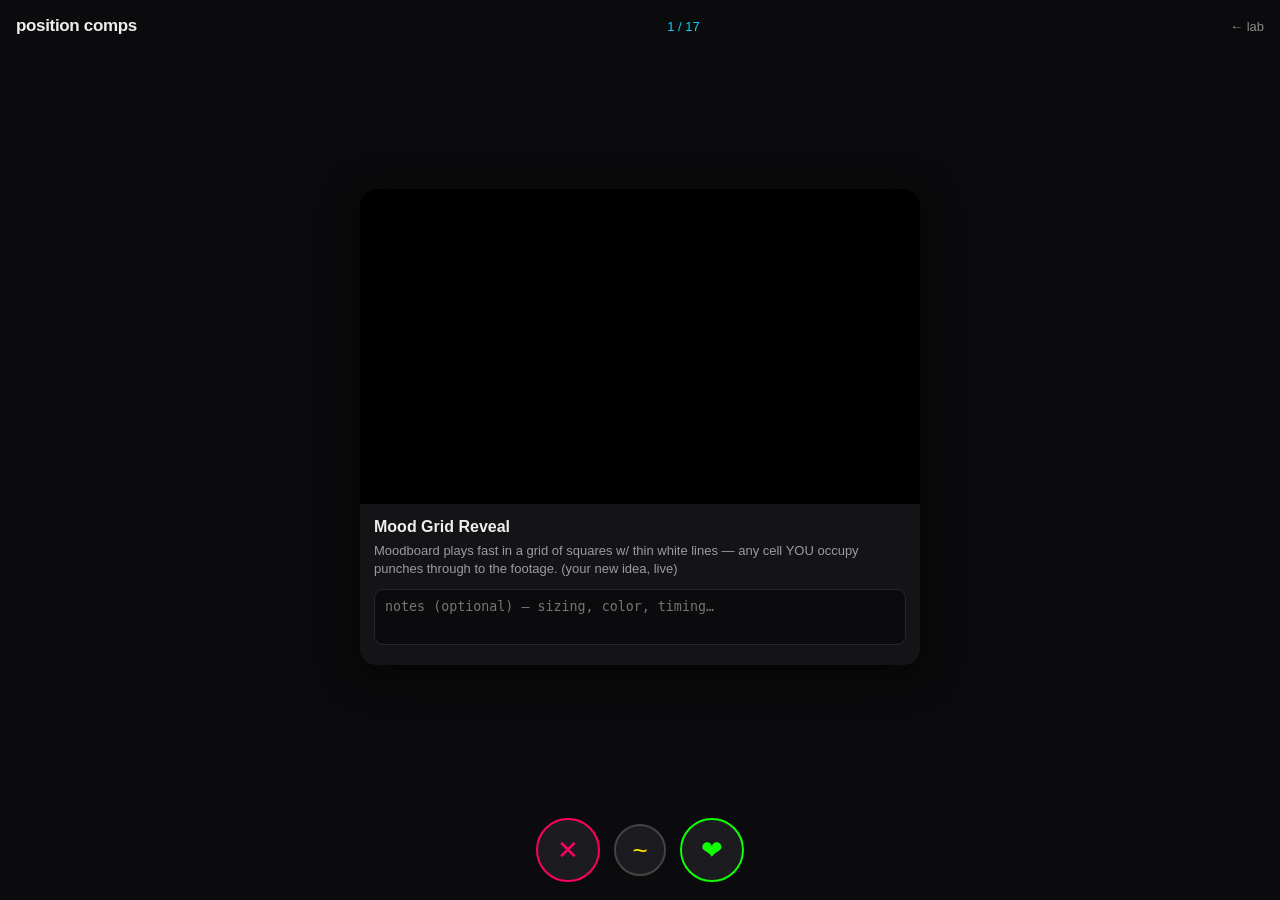
==== comps.html @ c975da57 "Position comps swipe deck (17 cards incl mood-grid reveal) Co-Authored-By: Claude Opus 4.8 (1M conte" ====
<!doctype html>
<html lang="en">
  <head>
    <meta charset="utf-8" />
    <meta
      name="viewport"
      content="width=device-width, initial-scale=1, viewport-fit=cover"
    />
    <title>Position Comps · swipe</title>
    <style>
      :root {
        --pink: #ff0060;
        --green: #11ff05;
        --cyan: #05d3ff;
        --yellow: #ffe400;
      }
      * {
        box-sizing: border-box;
        margin: 0;
        -webkit-tap-highlight-color: transparent;
      }
      body {
        background: #0b0b0d;
        color: #eee;
        font:
          16px/1.4 -apple-system,
          Helvetica,
          sans-serif;
        min-height: 100dvh;
        display: flex;
        flex-direction: column;
        overflow: hidden;
      }
      header {
        padding: 14px 16px 8px;
        display: flex;
        justify-content: space-between;
        align-items: baseline;
      }
      header h1 {
        font-size: 17px;
        letter-spacing: -0.02em;
      }
      header a {
        color: #888;
        font-size: 13px;
        text-decoration: none;
      }
      #prog {
        color: var(--cyan);
        font-size: 13px;
        font-variant-numeric: tabular-nums;
      }
      #stage {
        flex: 1;
        display: flex;
        align-items: center;
        justify-content: center;
        padding: 8px 14px;
        position: relative;
      }
      .card {
        width: 100%;
        max-width: 560px;
        background: #141417;
        border-radius: 16px;
        overflow: hidden;
        box-shadow: 0 8px 40px #000a;
        transition:
          transform 0.18s,
          opacity 0.18s;
        touch-action: pan-y;
      }
      .card.fly-l {
        transform: translateX(-120vw) rotate(-14deg);
        opacity: 0;
      }
      .card.fly-r {
        transform: translateX(120vw) rotate(14deg);
        opacity: 0;
      }
      .card video {
        width: 100%;
        aspect-ratio: 16/9;
        display: block;
        background: #000;
      }
      .card .body {
        padding: 12px 14px 14px;
      }
      .card h2 {
        font-size: 16px;
        margin-bottom: 4px;
      }
      .card p {
        color: #9a9aa2;
        font-size: 13px;
        min-height: 36px;
      }
      .card textarea {
        width: 100%;
        margin-top: 10px;
        background: #0b0b0d;
        color: #eee;
        border: 1px solid #26262c;
        border-radius: 9px;
        padding: 9px 10px;
        font: 14px inherit;
        resize: none;
        height: 56px;
      }
      #btns {
        display: flex;
        gap: 14px;
        justify-content: center;
        padding: 10px 0 max(18px, env(safe-area-inset-bottom));
      }
      #btns button {
        width: 64px;
        height: 64px;
        border-radius: 50%;
        border: none;
        font-size: 26px;
        cursor: pointer;
        background: #1b1b20;
        color: #fff;
      }
      #nope {
        color: var(--pink) !important;
        border: 2px solid var(--pink) !important;
      }
      #meh {
        color: var(--yellow) !important;
        border: 2px solid #444 !important;
        width: 52px !important;
        height: 52px !important;
        align-self: center;
      }
      #love {
        color: var(--green) !important;
        border: 2px solid var(--green) !important;
      }
      #done {
        display: none;
        flex: 1;
        padding: 20px 18px;
        overflow: auto;
      }
      #done h2 {
        margin-bottom: 12px;
      }
      #done ul {
        list-style: none;
        margin-bottom: 16px;
      }
      #done li {
        padding: 6px 0;
        border-bottom: 1px solid #1c1c22;
        font-size: 14px;
      }
      .tag-love {
        color: var(--green);
      }
      .tag-nope {
        color: var(--pink);
      }
      .tag-meh {
        color: var(--yellow);
      }
      #copy {
        background: var(--green);
        color: #000;
        border: none;
        border-radius: 12px;
        padding: 14px 20px;
        font-weight: 700;
        font-size: 15px;
        width: 100%;
      }
      #reset {
        background: none;
        border: none;
        color: #666;
        margin-top: 14px;
        width: 100%;
        font-size: 13px;
      }
    </style>
  </head>
  <body>
    <header>
      <h1>position comps</h1>
      <span id="prog"></span><a href="index.html">← lab</a>
    </header>
    <div id="stage"></div>
    <div id="btns">
      <button id="nope">✕</button><button id="meh">~</button
      ><button id="love">❤</button>
    </div>
    <section id="done">
      <h2>done — feedback</h2>
      <ul id="summary"></ul>
      <button id="copy">copy feedback for claude</button>
      <button id="reset">start over</button>
    </section>
    <script>
      const KEY = "fadi-comps-feedback-v1";
      let items = [],
        idx = 0,
        fb = JSON.parse(localStorage.getItem(KEY) || "{}");
      const stage = document.getElementById("stage"),
        prog = document.getElementById("prog");

      function el(tag, cls, text) {
        const e = document.createElement(tag);
        if (cls) e.className = cls;
        if (text !== undefined) e.textContent = text;
        return e;
      }

      fetch("comps-catalog.json")
        .then((r) => r.json())
        .then((c) => {
          items = c.items;
          idx = items.findIndex((it) => !(it.id in fb));
          if (idx < 0) idx = items.length;
          render();
        });

      function render() {
        stage.replaceChildren();
        if (idx >= items.length) {
          return finish();
        }
        document.getElementById("btns").style.display = "flex";
        document.getElementById("done").style.display = "none";
        const it = items[idx];
        prog.textContent = idx + 1 + " / " + items.length;
        const card = el("div", "card");
        const v = el("video");
        v.src = it.media;
        v.autoplay = v.loop = v.muted = true;
        v.playsInline = true;
        v.setAttribute("playsinline", "");
        const body = el("div", "body");
        body.append(el("h2", null, it.label), el("p", null, it.meta));
        const ta = el("textarea");
        ta.placeholder = "notes (optional) — sizing, color, timing…";
        body.append(ta);
        card.append(v, body);
        stage.append(card);
        let x0 = null;
        card.addEventListener(
          "touchstart",
          (e) => {
            x0 = e.touches[0].clientX;
          },
          { passive: true },
        );
        card.addEventListener(
          "touchend",
          (e) => {
            if (x0 === null) return;
            const dx = e.changedTouches[0].clientX - x0;
            x0 = null;
            if (dx > 70) vote("love");
            else if (dx < -70) vote("nope");
          },
          { passive: true },
        );
      }
      function vote(v) {
        const it = items[idx],
          card = stage.querySelector(".card");
        const note = card ? card.querySelector("textarea").value.trim() : "";
        fb[it.id] = { v, note };
        localStorage.setItem(KEY, JSON.stringify(fb));
        if (card) {
          card.classList.add(v === "nope" ? "fly-l" : "fly-r");
        }
        setTimeout(() => {
          idx++;
          render();
        }, 180);
      }
      document.getElementById("love").onclick = () => vote("love");
      document.getElementById("nope").onclick = () => vote("nope");
      document.getElementById("meh").onclick = () => vote("meh");

      function finish() {
        document.getElementById("btns").style.display = "none";
        const d = document.getElementById("done");
        d.style.display = "block";
        prog.textContent = items.length + " / " + items.length;
        const ul = document.getElementById("summary");
        ul.replaceChildren();
        items.forEach((it) => {
          const f = fb[it.id];
          if (!f) return;
          const icon = f.v === "love" ? "❤" : f.v === "nope" ? "✕" : "~";
          const li = el("li");
          li.append(
            el("span", "tag-" + f.v, icon),
            document.createTextNode(" " + it.label),
          );
          if (f.note) {
            const em = el("em", null, " — " + f.note);
            li.append(em);
          }
          ul.append(li);
        });
      }
      document.getElementById("copy").onclick = async () => {
        const out = {
          when: new Date().toISOString(),
          deck: "position-comps-v1",
          feedback: items.map((it) => ({
            id: it.id,
            ...(fb[it.id] || { v: "skipped" }),
          })),
        };
        const txt = "FADI COMP FEEDBACK\n" + JSON.stringify(out, null, 1);
        try {
          await navigator.clipboard.writeText(txt);
          document.getElementById("copy").textContent =
            "copied — paste it to claude";
        } catch (e) {
          prompt("copy this:", txt);
        }
      };
      document.getElementById("reset").onclick = () => {
        localStorage.removeItem(KEY);
        fb = {};
        idx = 0;
        render();
      };
    </script>
  </body>
</html>
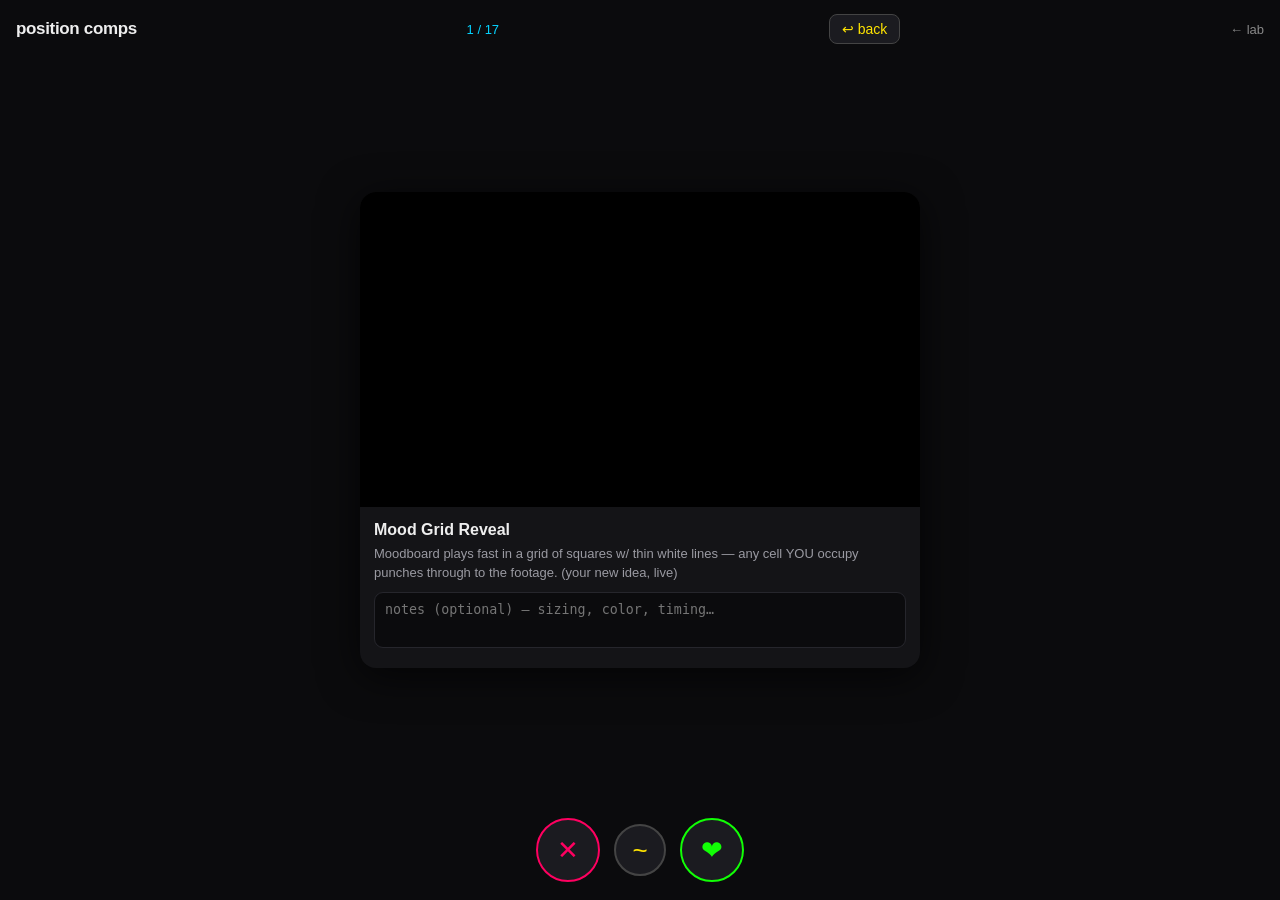
==== commit 369b87d4: "Add undo button to comps swipe deck Co-Authored-By: Claude Opus 4.8 (1M context) <noreply@anthropic." ====
--- a/comps.html
+++ b/comps.html
@@ -190,7 +190,22 @@
   <body>
     <header>
       <h1>position comps</h1>
-      <span id="prog"></span><a href="index.html">← lab</a>
+      <span id="prog"></span
+      ><button
+        id="undo"
+        title="undo last swipe"
+        style="
+          background: #1b1b20;
+          color: #ffe400;
+          border: 1px solid #444;
+          border-radius: 8px;
+          padding: 6px 12px;
+          font-size: 14px;
+        "
+      >
+        ↩ back
+      </button>
+      <a href="index.html">← lab</a>
     </header>
     <div id="stage"></div>
     <div id="btns">
@@ -286,6 +301,13 @@
       document.getElementById("love").onclick = () => vote("love");
       document.getElementById("nope").onclick = () => vote("nope");
       document.getElementById("meh").onclick = () => vote("meh");
+      document.getElementById("undo").onclick = () => {
+        if (idx <= 0) return;
+        idx--;
+        delete fb[items[idx].id];
+        localStorage.setItem(KEY, JSON.stringify(fb));
+        render();
+      };
 
       function finish() {
         document.getElementById("btns").style.display = "none";
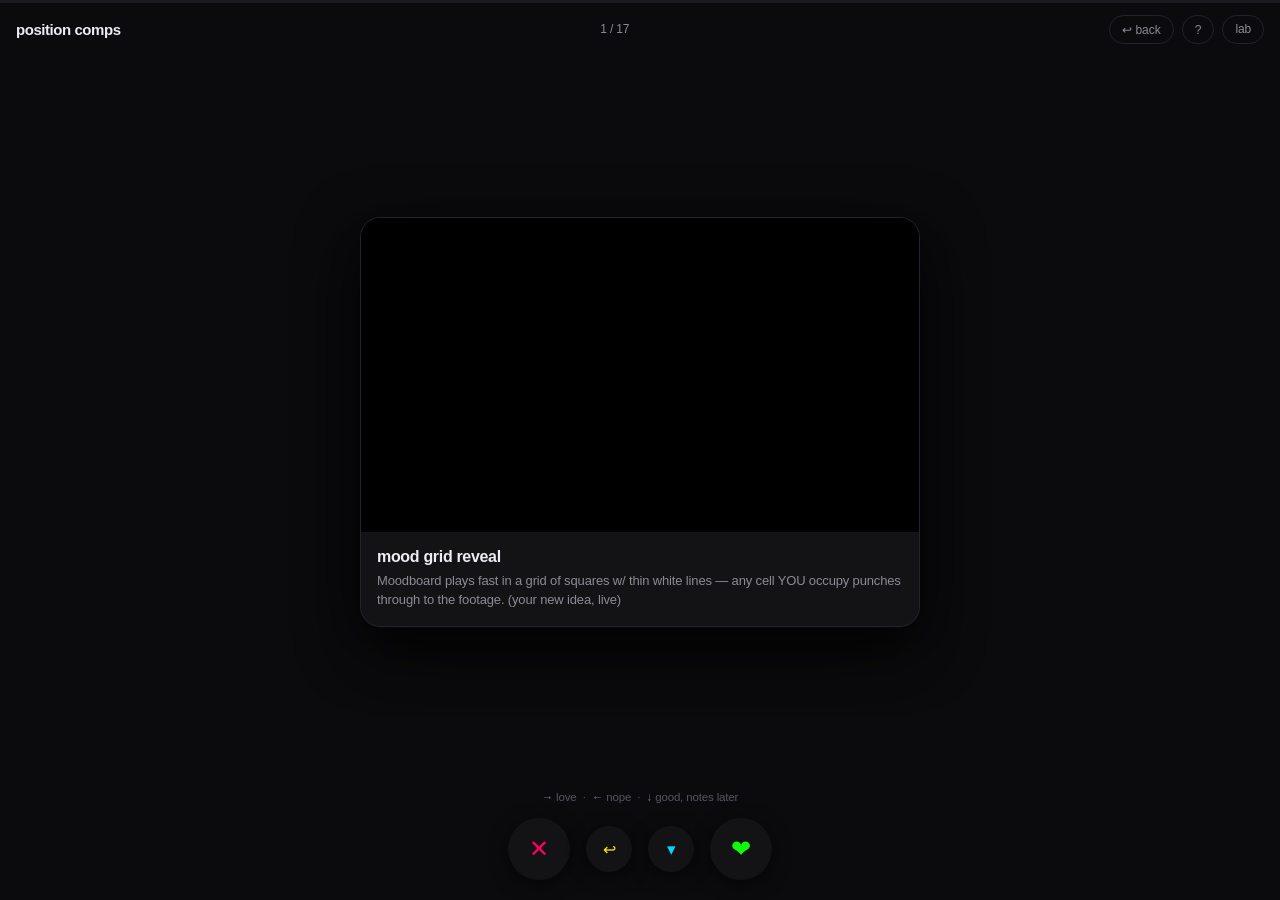
==== commit 2708f464: "Swipe deck v2: drag physics on adam's curve, swipe-down flag lane, under-card peek, cheat sheet, key" ====
--- a/comps.html
+++ b/comps.html
@@ -4,227 +4,492 @@
     <meta charset="utf-8" />
     <meta
       name="viewport"
-      content="width=device-width, initial-scale=1, viewport-fit=cover"
+      content="width=device-width, initial-scale=1, viewport-fit=cover, user-scalable=no"
     />
-    <title>Position Comps · swipe</title>
+    <meta name="theme-color" content="#0b0b0d" />
+    <title>position comps · swipe</title>
+    <link
+      rel="icon"
+      href="data:image/svg+xml,%3Csvg xmlns='http://www.w3.org/2000/svg' viewBox='0 0 16 16'%3E%3Crect width='16' height='16' rx='4' fill='%23ff0060'/%3E%3C/svg%3E"
+    />
     <style>
       :root {
         --pink: #ff0060;
+        --orange: #ffa405;
+        --yellow: #ffe400;
         --green: #11ff05;
         --cyan: #05d3ff;
-        --yellow: #ffe400;
+        --purple: #6f05ff;
+        --magenta: #f605ff;
+        --bg: #0b0b0d;
+        --card: #131316;
+        --line: #232329;
+        --dim: #8b8b95;
+        --curve: cubic-bezier(0.765, 0, 0.106, 1); /* adam's curve */
+        --spring: cubic-bezier(0.2, 1.45, 0.3, 1);
       }
       * {
         box-sizing: border-box;
         margin: 0;
         -webkit-tap-highlight-color: transparent;
-      }
+        user-select: none;
+        -webkit-user-select: none;
+      }
+      html,
       body {
-        background: #0b0b0d;
-        color: #eee;
+        height: 100%;
+        overscroll-behavior: none;
+      }
+      body {
+        background: var(--bg);
+        color: #ececf1;
+        overflow: hidden;
         font:
-          16px/1.4 -apple-system,
+          15px/1.45 "Helvetica Neue",
+          -apple-system,
           Helvetica,
           sans-serif;
-        min-height: 100dvh;
         display: flex;
         flex-direction: column;
-        overflow: hidden;
-      }
+        letter-spacing: -0.01em;
+      }
+
+      #bar {
+        height: 3px;
+        background: #1a1a1f;
+        position: relative;
+      }
+      kbd {
+        background: #1e1e24;
+        border: 1px solid #333;
+        border-radius: 5px;
+        padding: 1px 6px;
+        font: 11px inherit;
+        color: #ccc;
+      }
+      #barfill {
+        height: 100%;
+        width: 0%;
+        background: linear-gradient(
+          90deg,
+          var(--pink),
+          var(--orange),
+          var(--yellow),
+          var(--green),
+          var(--cyan),
+          var(--purple),
+          var(--magenta)
+        );
+        transition: width 0.5s var(--curve);
+      }
+
       header {
-        padding: 14px 16px 8px;
         display: flex;
+        align-items: center;
         justify-content: space-between;
-        align-items: baseline;
+        padding: 12px 16px 6px;
       }
       header h1 {
-        font-size: 17px;
-        letter-spacing: -0.02em;
-      }
+        font-size: 15px;
+        font-weight: 700;
+        letter-spacing: -0.03em;
+      }
+      #prog {
+        color: var(--dim);
+        font-size: 12px;
+        font-variant-numeric: tabular-nums;
+      }
+      header .hbtns {
+        display: flex;
+        gap: 8px;
+      }
+      header button,
       header a {
-        color: #888;
-        font-size: 13px;
+        background: none;
+        border: 1px solid var(--line);
+        color: var(--dim);
+        border-radius: 99px;
+        padding: 5px 12px;
+        font-size: 12px;
         text-decoration: none;
-      }
-      #prog {
-        color: var(--cyan);
-        font-size: 13px;
-        font-variant-numeric: tabular-nums;
-      }
+        cursor: pointer;
+        transition:
+          transform 0.15s var(--spring),
+          color 0.15s;
+      }
+      header button:active {
+        transform: scale(0.92);
+        color: #fff;
+      }
+
       #stage {
         flex: 1;
-        display: flex;
-        align-items: center;
-        justify-content: center;
-        padding: 8px 14px;
         position: relative;
+        margin: 10px 14px 4px;
       }
       .card {
+        position: absolute;
+        inset: 0;
+        margin: auto;
         width: 100%;
         max-width: 560px;
-        background: #141417;
-        border-radius: 16px;
+        max-height: 100%;
+        height: fit-content;
+        background: var(--card);
+        border-radius: 20px;
         overflow: hidden;
-        box-shadow: 0 8px 40px #000a;
+        border: 1px solid var(--line);
+        box-shadow: 0 18px 60px #000c;
+        touch-action: none;
+        will-change: transform;
+      }
+      .card.under {
+        transform: scale(0.94) translateY(14px);
+        opacity: 0.55;
+        pointer-events: none;
         transition:
-          transform 0.18s,
-          opacity 0.18s;
-        touch-action: pan-y;
-      }
-      .card.fly-l {
-        transform: translateX(-120vw) rotate(-14deg);
-        opacity: 0;
-      }
-      .card.fly-r {
-        transform: translateX(120vw) rotate(14deg);
-        opacity: 0;
+          transform 0.45s var(--curve),
+          opacity 0.45s;
+      }
+      .card.under.rise {
+        transform: scale(1) translateY(0);
+        opacity: 1;
       }
       .card video {
         width: 100%;
         aspect-ratio: 16/9;
         display: block;
         background: #000;
+        pointer-events: none;
       }
       .card .body {
-        padding: 12px 14px 14px;
+        padding: 13px 16px 16px;
       }
       .card h2 {
         font-size: 16px;
+        font-weight: 700;
+        letter-spacing: -0.02em;
         margin-bottom: 4px;
+        text-transform: lowercase;
       }
       .card p {
-        color: #9a9aa2;
+        color: var(--dim);
         font-size: 13px;
-        min-height: 36px;
-      }
-      .card textarea {
-        width: 100%;
-        margin-top: 10px;
-        background: #0b0b0d;
-        color: #eee;
-        border: 1px solid #26262c;
-        border-radius: 9px;
-        padding: 9px 10px;
-        font: 14px inherit;
-        resize: none;
-        height: 56px;
-      }
+        min-height: 38px;
+      }
+
+      .stamp {
+        position: absolute;
+        top: 18px;
+        font-size: 26px;
+        font-weight: 800;
+        letter-spacing: 0.04em;
+        padding: 6px 14px;
+        border: 3px solid;
+        border-radius: 10px;
+        opacity: 0;
+        transform: rotate(-12deg);
+        pointer-events: none;
+        text-transform: uppercase;
+      }
+      .stamp.love {
+        left: 16px;
+        color: var(--green);
+        border-color: var(--green);
+      }
+      .stamp.nope {
+        right: 16px;
+        color: var(--pink);
+        border-color: var(--pink);
+        transform: rotate(12deg);
+      }
+      .stamp.flag {
+        left: 50%;
+        top: auto;
+        bottom: 18px;
+        transform: translateX(-50%) rotate(0deg);
+        color: var(--cyan);
+        border-color: var(--cyan);
+        font-size: 20px;
+      }
+
+      #hint {
+        text-align: center;
+        color: #55555e;
+        font-size: 11.5px;
+        padding: 2px 0 4px;
+      }
+      #hint b {
+        color: #77777f;
+        font-weight: 600;
+      }
+
       #btns {
         display: flex;
-        gap: 14px;
+        gap: 16px;
         justify-content: center;
-        padding: 10px 0 max(18px, env(safe-area-inset-bottom));
+        align-items: center;
+        padding: 8px 0 max(20px, env(safe-area-inset-bottom));
       }
       #btns button {
-        width: 64px;
-        height: 64px;
+        border: none;
         border-radius: 50%;
-        border: none;
-        font-size: 26px;
         cursor: pointer;
-        background: #1b1b20;
-        color: #fff;
-      }
-      #nope {
-        color: var(--pink) !important;
-        border: 2px solid var(--pink) !important;
-      }
-      #meh {
-        color: var(--yellow) !important;
-        border: 2px solid #444 !important;
-        width: 52px !important;
-        height: 52px !important;
-        align-self: center;
-      }
-      #love {
-        color: var(--green) !important;
-        border: 2px solid var(--green) !important;
-      }
+        background: var(--card);
+        display: flex;
+        align-items: center;
+        justify-content: center;
+        transition: transform 0.2s var(--spring);
+        box-shadow: 0 4px 18px #0009;
+      }
+      #btns button:active {
+        transform: scale(0.85);
+      }
+      #bNope {
+        width: 62px;
+        height: 62px;
+        font-size: 24px;
+        color: var(--pink);
+        border: 2px solid var(--pink);
+      }
+      #bUndo {
+        width: 46px;
+        height: 46px;
+        font-size: 16px;
+        color: var(--yellow);
+        border: 1px solid #3a3a42;
+      }
+      #bFlag {
+        width: 46px;
+        height: 46px;
+        font-size: 17px;
+        color: var(--cyan);
+        border: 1px solid var(--cyan);
+      }
+      #bLove {
+        width: 62px;
+        height: 62px;
+        font-size: 24px;
+        color: var(--green);
+        border: 2px solid var(--green);
+      }
+
+      /* ------- summary ------- */
       #done {
         display: none;
         flex: 1;
-        padding: 20px 18px;
         overflow: auto;
+        padding: 8px 18px 40px;
       }
       #done h2 {
-        margin-bottom: 12px;
-      }
-      #done ul {
-        list-style: none;
-        margin-bottom: 16px;
-      }
-      #done li {
-        padding: 6px 0;
-        border-bottom: 1px solid #1c1c22;
+        font-size: 20px;
+        letter-spacing: -0.03em;
+        margin: 14px 0 4px;
+        text-transform: lowercase;
+      }
+      #done .sub {
+        color: var(--dim);
+        font-size: 13px;
+        margin-bottom: 18px;
+      }
+      .group {
+        margin-bottom: 22px;
+      }
+      .group h3 {
+        font-size: 12px;
+        letter-spacing: 0.1em;
+        text-transform: uppercase;
+        color: var(--dim);
+        margin-bottom: 8px;
+      }
+      .group h3.love {
+        color: var(--green);
+      }
+      .group h3.flag {
+        color: var(--cyan);
+      }
+      .group h3.nope {
+        color: var(--pink);
+      }
+      .item {
+        background: var(--card);
+        border: 1px solid var(--line);
+        border-radius: 14px;
+        padding: 10px 12px;
+        margin-bottom: 8px;
+      }
+      .item .row {
+        display: flex;
+        justify-content: space-between;
+        align-items: center;
+        gap: 8px;
+      }
+      .item .name {
         font-size: 14px;
-      }
-      .tag-love {
-        color: var(--green);
-      }
-      .tag-nope {
-        color: var(--pink);
-      }
-      .tag-meh {
-        color: var(--yellow);
+        font-weight: 600;
+      }
+      .item video {
+        width: 100%;
+        border-radius: 8px;
+        margin-top: 8px;
+        aspect-ratio: 16/9;
+        background: #000;
+      }
+      .item textarea {
+        width: 100%;
+        margin-top: 8px;
+        background: #0b0b0d;
+        color: #eee;
+        border: 1px solid var(--line);
+        border-radius: 9px;
+        padding: 9px 10px;
+        font: 13px inherit;
+        resize: none;
+        min-height: 52px;
+      }
+      .item .re {
+        background: none;
+        border: none;
+        color: var(--dim);
+        font-size: 12px;
+        cursor: pointer;
+        padding: 4px;
       }
       #copy {
+        position: sticky;
+        bottom: 12px;
+        display: block;
+        width: 100%;
         background: var(--green);
         color: #000;
         border: none;
-        border-radius: 12px;
-        padding: 14px 20px;
-        font-weight: 700;
+        border-radius: 14px;
+        padding: 15px;
+        font-weight: 800;
         font-size: 15px;
-        width: 100%;
+        cursor: pointer;
+        transition: transform 0.2s var(--spring);
+        box-shadow: 0 6px 24px #000c;
+      }
+      #copy:active {
+        transform: scale(0.97);
       }
       #reset {
         background: none;
         border: none;
-        color: #666;
-        margin-top: 14px;
-        width: 100%;
-        font-size: 13px;
+        color: #55555e;
+        margin: 14px auto 0;
+        display: block;
+        font-size: 12px;
+        cursor: pointer;
       }
     </style>
   </head>
   <body>
+    <div id="bar"><div id="barfill"></div></div>
     <header>
       <h1>position comps</h1>
-      <span id="prog"></span
-      ><button
-        id="undo"
-        title="undo last swipe"
+      <span id="prog"></span>
+      <div class="hbtns">
+        <button id="undo" title="undo last swipe (⌘Z)">↩ back</button
+        ><button id="keys" title="shortcuts (?)">?</button
+        ><a href="index.html">lab</a>
+      </div>
+    </header>
+    <div
+      id="cheat"
+      style="
+        display: none;
+        position: fixed;
+        inset: 0;
+        z-index: 50;
+        background: #000c;
+        backdrop-filter: blur(6px);
+      "
+    >
+      <div
         style="
-          background: #1b1b20;
-          color: #ffe400;
-          border: 1px solid #444;
-          border-radius: 8px;
-          padding: 6px 12px;
-          font-size: 14px;
+          max-width: 340px;
+          margin: 18vh auto 0;
+          background: var(--card);
+          border: 1px solid var(--line);
+          border-radius: 16px;
+          padding: 18px 20px;
         "
       >
-        ↩ back
-      </button>
-      <a href="index.html">← lab</a>
-    </header>
+        <h2 style="font-size: 15px; margin-bottom: 12px">shortcuts</h2>
+        <table
+          style="
+            width: 100%;
+            font-size: 13px;
+            color: var(--dim);
+            border-spacing: 0 7px;
+          "
+        >
+          <tr>
+            <td><kbd>→</kbd> / swipe right</td>
+            <td>love</td>
+          </tr>
+          <tr>
+            <td><kbd>←</kbd> / swipe left</td>
+            <td>nope</td>
+          </tr>
+          <tr>
+            <td><kbd>↓</kbd> / swipe down</td>
+            <td>flag — notes later</td>
+          </tr>
+          <tr>
+            <td><kbd>⌘Z</kbd> <kbd>u</kbd> <kbd>⌫</kbd></td>
+            <td>undo</td>
+          </tr>
+          <tr>
+            <td><kbd>?</kbd></td>
+            <td>this sheet</td>
+          </tr>
+          <tr>
+            <td><kbd>esc</kbd></td>
+            <td>close</td>
+          </tr>
+        </table>
+      </div>
+    </div>
     <div id="stage"></div>
+    <div id="hint">
+      <b>→</b> love &nbsp;·&nbsp; <b>←</b> nope &nbsp;·&nbsp; <b>↓</b> good,
+      notes later
+    </div>
     <div id="btns">
-      <button id="nope">✕</button><button id="meh">~</button
-      ><button id="love">❤</button>
+      <button id="bNope" title="nope (←)">✕</button>
+      <button id="bUndo" title="undo (⌘Z)">↩</button>
+      <button id="bFlag" title="good — notes later (↓)">▾</button>
+      <button id="bLove" title="love (→)">❤</button>
     </div>
-    <section id="done">
-      <h2>done — feedback</h2>
-      <ul id="summary"></ul>
-      <button id="copy">copy feedback for claude</button>
-      <button id="reset">start over</button>
-    </section>
+    <section id="done"></section>
+
     <script>
-      const KEY = "fadi-comps-feedback-v1";
+      const KEY = "fadi-comps-feedback-v2";
+      const OLD = JSON.parse(
+        localStorage.getItem("fadi-comps-feedback-v1") || "{}",
+      );
       let items = [],
         idx = 0,
-        fb = JSON.parse(localStorage.getItem(KEY) || "{}");
+        fb = JSON.parse(localStorage.getItem(KEY) || "null") || migrate();
+
+      function migrate() {
+        // carry v1 votes forward (love/nope/meh -> flag)
+        const m = {};
+        for (const [id, f] of Object.entries(OLD))
+          m[id] = { v: f.v === "meh" ? "flag" : f.v, note: f.note || "" };
+        return m;
+      }
+      function save() {
+        localStorage.setItem(KEY, JSON.stringify(fb));
+      }
+
       const stage = document.getElementById("stage"),
-        prog = document.getElementById("prog");
+        prog = document.getElementById("prog"),
+        bar = document.getElementById("barfill"),
+        done = document.getElementById("done");
 
       function el(tag, cls, text) {
         const e = document.createElement(tag);
@@ -233,7 +498,7 @@
         return e;
       }
 
-      fetch("comps-catalog.json")
+      fetch("comps-catalog.json?v=" + Date.now())
         .then((r) => r.json())
         .then((c) => {
           items = c.items;
@@ -242,120 +507,257 @@
           render();
         });
 
-      function render() {
-        stage.replaceChildren();
-        if (idx >= items.length) {
-          return finish();
-        }
-        document.getElementById("btns").style.display = "flex";
-        document.getElementById("done").style.display = "none";
-        const it = items[idx];
-        prog.textContent = idx + 1 + " / " + items.length;
+      function makeCard(it) {
         const card = el("div", "card");
         const v = el("video");
         v.src = it.media;
         v.autoplay = v.loop = v.muted = true;
         v.playsInline = true;
         v.setAttribute("playsinline", "");
+        v.preload = "auto";
         const body = el("div", "body");
         body.append(el("h2", null, it.label), el("p", null, it.meta));
-        const ta = el("textarea");
-        ta.placeholder = "notes (optional) — sizing, color, timing…";
-        body.append(ta);
-        card.append(v, body);
+        card.append(
+          v,
+          body,
+          el("div", "stamp love", "love"),
+          el("div", "stamp nope", "nope"),
+          el("div", "stamp flag", "notes later"),
+        );
+        return card;
+      }
+
+      function render() {
+        stage.replaceChildren();
+        const total = items.length;
+        bar.style.width = (100 * Math.min(idx, total)) / total + "%";
+        if (idx >= total) return finish();
+        document.getElementById("btns").style.display = "flex";
+        document.getElementById("hint").style.display = "block";
+        done.style.display = "none";
+        prog.textContent = idx + 1 + " / " + total;
+
+        if (items[idx + 1]) {
+          // under-card peek
+          const under = makeCard(items[idx + 1]);
+          under.classList.add("under");
+          stage.append(under);
+        }
+        const card = makeCard(items[idx]);
         stage.append(card);
-        let x0 = null;
-        card.addEventListener(
-          "touchstart",
-          (e) => {
-            x0 = e.touches[0].clientX;
-          },
-          { passive: true },
-        );
-        card.addEventListener(
-          "touchend",
-          (e) => {
-            if (x0 === null) return;
-            const dx = e.changedTouches[0].clientX - x0;
-            x0 = null;
-            if (dx > 70) vote("love");
-            else if (dx < -70) vote("nope");
-          },
-          { passive: true },
-        );
-      }
-      function vote(v) {
-        const it = items[idx],
-          card = stage.querySelector(".card");
-        const note = card ? card.querySelector("textarea").value.trim() : "";
-        fb[it.id] = { v, note };
-        localStorage.setItem(KEY, JSON.stringify(fb));
-        if (card) {
-          card.classList.add(v === "nope" ? "fly-l" : "fly-r");
-        }
+        attachDrag(card);
+      }
+
+      /* ---------------- drag physics ---------------- */
+      function attachDrag(card) {
+        let x0 = 0,
+          y0 = 0,
+          dx = 0,
+          dy = 0,
+          dragging = false,
+          t0 = 0;
+        const stamps = {
+          love: card.querySelector(".stamp.love"),
+          nope: card.querySelector(".stamp.nope"),
+          flag: card.querySelector(".stamp.flag"),
+        };
+        const down = (e) => {
+          dragging = true;
+          t0 = performance.now();
+          x0 = e.clientX;
+          y0 = e.clientY;
+          card.style.transition = "none";
+          card.setPointerCapture && card.setPointerCapture(e.pointerId);
+        };
+        const move = (e) => {
+          if (!dragging) return;
+          dx = e.clientX - x0;
+          dy = e.clientY - y0;
+          card.style.transform = `translate(${dx}px, ${dy * 0.6}px) rotate(${dx * 0.045}deg)`;
+          stamps.love.style.opacity = Math.min(1, Math.max(0, dx - 24) / 90);
+          stamps.nope.style.opacity = Math.min(1, Math.max(0, -dx - 24) / 90);
+          stamps.flag.style.opacity =
+            Math.min(1, Math.max(0, dy - 30) / 90) *
+            (Math.abs(dx) < 70 ? 1 : 0);
+        };
+        const up = (e) => {
+          if (!dragging) return;
+          dragging = false;
+          const vel = Math.abs(dx) / Math.max(1, performance.now() - t0);
+          const flingX = Math.abs(dx) > 100 || (Math.abs(dx) > 40 && vel > 0.5);
+          const flingY = dy > 90 && Math.abs(dx) < 70;
+          if (flingY) fly(card, "flag");
+          else if (flingX) fly(card, dx > 0 ? "love" : "nope");
+          else {
+            // spring back
+            card.style.transition = "transform .5s var(--spring)";
+            card.style.transform = "";
+            Object.values(stamps).forEach((s) => (s.style.opacity = 0));
+          }
+        };
+        card.addEventListener("pointerdown", down);
+        card.addEventListener("pointermove", move);
+        card.addEventListener("pointerup", up);
+        card.addEventListener("pointercancel", up);
+      }
+
+      function fly(card, v) {
+        const it = items[idx];
+        fb[it.id] = { v, note: (fb[it.id] && fb[it.id].note) || "" };
+        save();
+        if (navigator.vibrate) navigator.vibrate(v === "nope" ? 18 : 10);
+        card.style.transition = "transform .45s var(--curve), opacity .4s";
+        card.style.transform =
+          v === "flag"
+            ? "translateY(120vh) rotate(4deg)"
+            : v === "love"
+              ? "translate(120vw, -8vh) rotate(16deg)"
+              : "translate(-120vw, -8vh) rotate(-16deg)";
+        card.style.opacity = "0";
+        const under = stage.querySelector(".card.under");
+        if (under) under.classList.add("rise");
         setTimeout(() => {
           idx++;
           render();
-        }, 180);
-      }
-      document.getElementById("love").onclick = () => vote("love");
-      document.getElementById("nope").onclick = () => vote("nope");
-      document.getElementById("meh").onclick = () => vote("meh");
-      document.getElementById("undo").onclick = () => {
+        }, 240);
+      }
+
+      function voteBtn(v) {
+        const card = stage.querySelector(".card:not(.under)");
+        if (card) fly(card, v);
+      }
+      document.getElementById("bLove").onclick = () => voteBtn("love");
+      document.getElementById("bNope").onclick = () => voteBtn("nope");
+      document.getElementById("bFlag").onclick = () => voteBtn("flag");
+      document.getElementById("bUndo").onclick = undo;
+      document.getElementById("undo").onclick = undo;
+      function undo() {
         if (idx <= 0) return;
         idx--;
         delete fb[items[idx].id];
-        localStorage.setItem(KEY, JSON.stringify(fb));
+        save();
         render();
-      };
-
+      }
+      const cheat = document.getElementById("cheat");
+      const cheatToggle = (show) =>
+        (cheat.style.display = show ? "block" : "none");
+      cheat.onclick = () => cheatToggle(false);
+      document.getElementById("keys").onclick = () => cheatToggle(true);
+      addEventListener("keydown", (e) => {
+        const t = e.target;
+        if (t && (t.tagName === "TEXTAREA" || t.tagName === "INPUT")) return;
+        if (e.key === "Escape") return cheatToggle(false);
+        if (e.key === "?") return cheatToggle(cheat.style.display === "none");
+        if ((e.metaKey || e.ctrlKey) && e.key.toLowerCase() === "z") {
+          e.preventDefault();
+          return undo();
+        }
+        if (e.key === "ArrowRight") voteBtn("love");
+        if (e.key === "ArrowLeft") voteBtn("nope");
+        if (e.key === "ArrowDown") voteBtn("flag");
+        if (e.key === "u" || e.key === "Backspace") undo();
+      });
+
+      /* ---------------- summary ---------------- */
       function finish() {
         document.getElementById("btns").style.display = "none";
-        const d = document.getElementById("done");
-        d.style.display = "block";
+        document.getElementById("hint").style.display = "none";
+        stage.style.display = "none";
+        done.style.display = "block";
         prog.textContent = items.length + " / " + items.length;
-        const ul = document.getElementById("summary");
-        ul.replaceChildren();
-        items.forEach((it) => {
-          const f = fb[it.id];
-          if (!f) return;
-          const icon = f.v === "love" ? "❤" : f.v === "nope" ? "✕" : "~";
-          const li = el("li");
-          li.append(
-            el("span", "tag-" + f.v, icon),
-            document.createTextNode(" " + it.label),
-          );
-          if (f.note) {
-            const em = el("em", null, " — " + f.note);
-            li.append(em);
+        done.replaceChildren();
+        done.append(el("h2", null, "done."));
+        const flagged = items.filter(
+          (it) => fb[it.id] && fb[it.id].v === "flag",
+        );
+        done.append(
+          el(
+            "div",
+            "sub",
+            flagged.length
+              ? "add notes to the flagged ones whenever — everything autosaves."
+              : "everything saved. copy it over to claude below.",
+          ),
+        );
+
+        const groups = [
+          ["love", "loved ❤"],
+          ["flag", "flagged — notes ▾"],
+          ["nope", "noped ✕"],
+        ];
+        for (const [key, title] of groups) {
+          const list = items.filter((it) => fb[it.id] && fb[it.id].v === key);
+          if (!list.length) continue;
+          const g = el("div", "group");
+          g.append(el("h3", key, title + " · " + list.length));
+          for (const it of list) {
+            const item = el("div", "item");
+            const row = el("div", "row");
+            row.append(el("span", "name", it.label));
+            const re = el("button", "re", "re-vote");
+            re.onclick = () => {
+              delete fb[it.id];
+              save();
+              idx = items.findIndex((x) => x.id === it.id);
+              stage.style.display = "";
+              render();
+            };
+            row.append(re);
+            item.append(row);
+            if (key === "flag") {
+              const vid = el("video");
+              vid.src = it.media;
+              vid.loop = vid.muted = true;
+              vid.playsInline = true;
+              vid.setAttribute("playsinline", "");
+              vid.preload = "metadata";
+              vid.onclick = () => (vid.paused ? vid.play() : vid.pause());
+              item.append(vid);
+              const ta = el("textarea");
+              ta.placeholder =
+                "what should change — sizing, color, timing, feel…";
+              ta.value = fb[it.id].note || "";
+              ta.oninput = () => {
+                fb[it.id].note = ta.value;
+                save();
+              };
+              item.append(ta);
+            }
+            g.append(item);
           }
-          ul.append(li);
-        });
-      }
-      document.getElementById("copy").onclick = async () => {
-        const out = {
-          when: new Date().toISOString(),
-          deck: "position-comps-v1",
-          feedback: items.map((it) => ({
-            id: it.id,
-            ...(fb[it.id] || { v: "skipped" }),
-          })),
+          done.append(g);
+        }
+        const copy = el("button", null, "copy feedback for claude");
+        copy.id = "copy";
+        copy.onclick = async () => {
+          const out = {
+            when: new Date().toISOString(),
+            deck: "position-comps-v2",
+            feedback: items.map((it) => ({
+              id: it.id,
+              ...(fb[it.id] || { v: "skipped" }),
+            })),
+          };
+          const txt = "FADI COMP FEEDBACK\n" + JSON.stringify(out, null, 1);
+          try {
+            await navigator.clipboard.writeText(txt);
+            copy.textContent = "copied — paste it to claude";
+          } catch (e) {
+            prompt("copy this:", txt);
+          }
         };
-        const txt = "FADI COMP FEEDBACK\n" + JSON.stringify(out, null, 1);
-        try {
-          await navigator.clipboard.writeText(txt);
-          document.getElementById("copy").textContent =
-            "copied — paste it to claude";
-        } catch (e) {
-          prompt("copy this:", txt);
-        }
-      };
-      document.getElementById("reset").onclick = () => {
-        localStorage.removeItem(KEY);
-        fb = {};
-        idx = 0;
-        render();
-      };
+        done.append(copy);
+        const reset = el("button", null, "start over");
+        reset.id = "reset";
+        reset.onclick = () => {
+          fb = {};
+          save();
+          idx = 0;
+          stage.style.display = "";
+          render();
+        };
+        done.append(reset);
+      }
     </script>
   </body>
 </html>
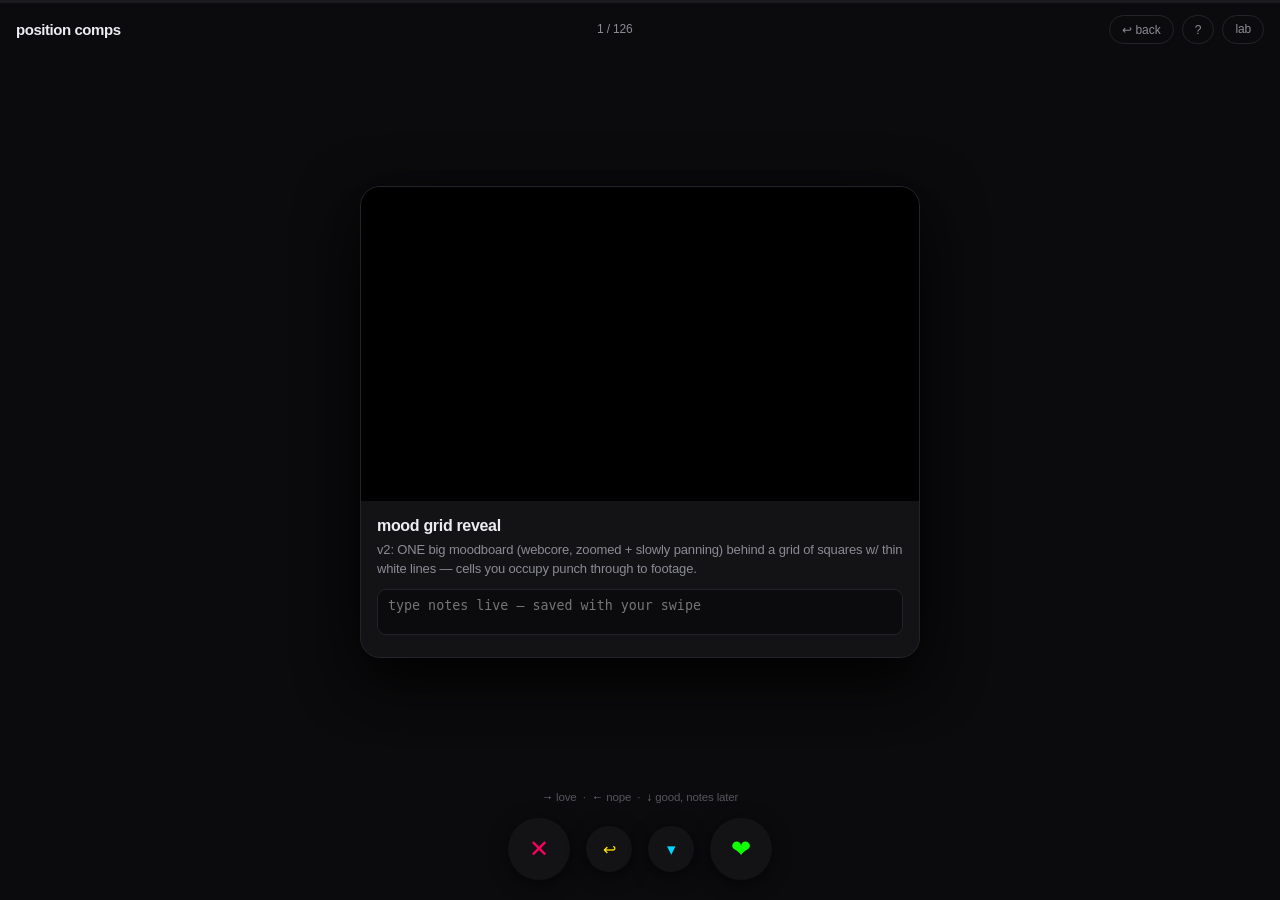
==== commit 0f3d6df6: "Live per-card notes: type while reviewing, saved with the swipe, survives undo Co-Authored-By: Claud" ====
--- a/comps.html
+++ b/comps.html
@@ -161,6 +161,22 @@
         display: block;
         background: #000;
         pointer-events: none;
+      }
+      .card .livenote {
+        width: 100%;
+        margin-top: 10px;
+        background: #0b0b0d;
+        color: #eee;
+        border: 1px solid var(--line);
+        border-radius: 9px;
+        padding: 8px 10px;
+        font: 13px inherit;
+        resize: none;
+        height: 46px;
+      }
+      .card .livenote:focus {
+        height: 72px;
+        outline: 1px solid var(--cyan);
       }
       .card .body {
         padding: 13px 16px 16px;
@@ -468,6 +484,8 @@
 
     <script>
       const KEY = "fadi-comps-feedback-v2";
+      const DKEY = "fadi-comps-drafts";
+      const drafts = JSON.parse(localStorage.getItem(DKEY) || "{}");
       const OLD = JSON.parse(
         localStorage.getItem("fadi-comps-feedback-v1") || "{}",
       );
@@ -517,6 +535,14 @@
         v.preload = "auto";
         const body = el("div", "body");
         body.append(el("h2", null, it.label), el("p", null, it.meta));
+        const ta = el("textarea", "livenote");
+        ta.placeholder = "type notes live — saved with your swipe";
+        ta.value = drafts[it.id] || (fb[it.id] && fb[it.id].note) || "";
+        ta.oninput = () => {
+          drafts[it.id] = ta.value;
+          localStorage.setItem(DKEY, JSON.stringify(drafts));
+        };
+        body.append(ta);
         card.append(
           v,
           body,
@@ -562,6 +588,7 @@
           flag: card.querySelector(".stamp.flag"),
         };
         const down = (e) => {
+          if (e.target && e.target.tagName === "TEXTAREA") return;
           dragging = true;
           t0 = performance.now();
           x0 = e.clientX;
@@ -603,7 +630,10 @@
 
       function fly(card, v) {
         const it = items[idx];
-        fb[it.id] = { v, note: (fb[it.id] && fb[it.id].note) || "" };
+        const lta = card.querySelector ? card.querySelector(".livenote") : null;
+        const note = (lta && lta.value.trim()) || drafts[it.id] ||
+                     (fb[it.id] && fb[it.id].note) || "";
+        fb[it.id] = { v, note };
         save();
         if (navigator.vibrate) navigator.vibrate(v === "nope" ? 18 : 10);
         card.style.transition = "transform .45s var(--curve), opacity .4s";
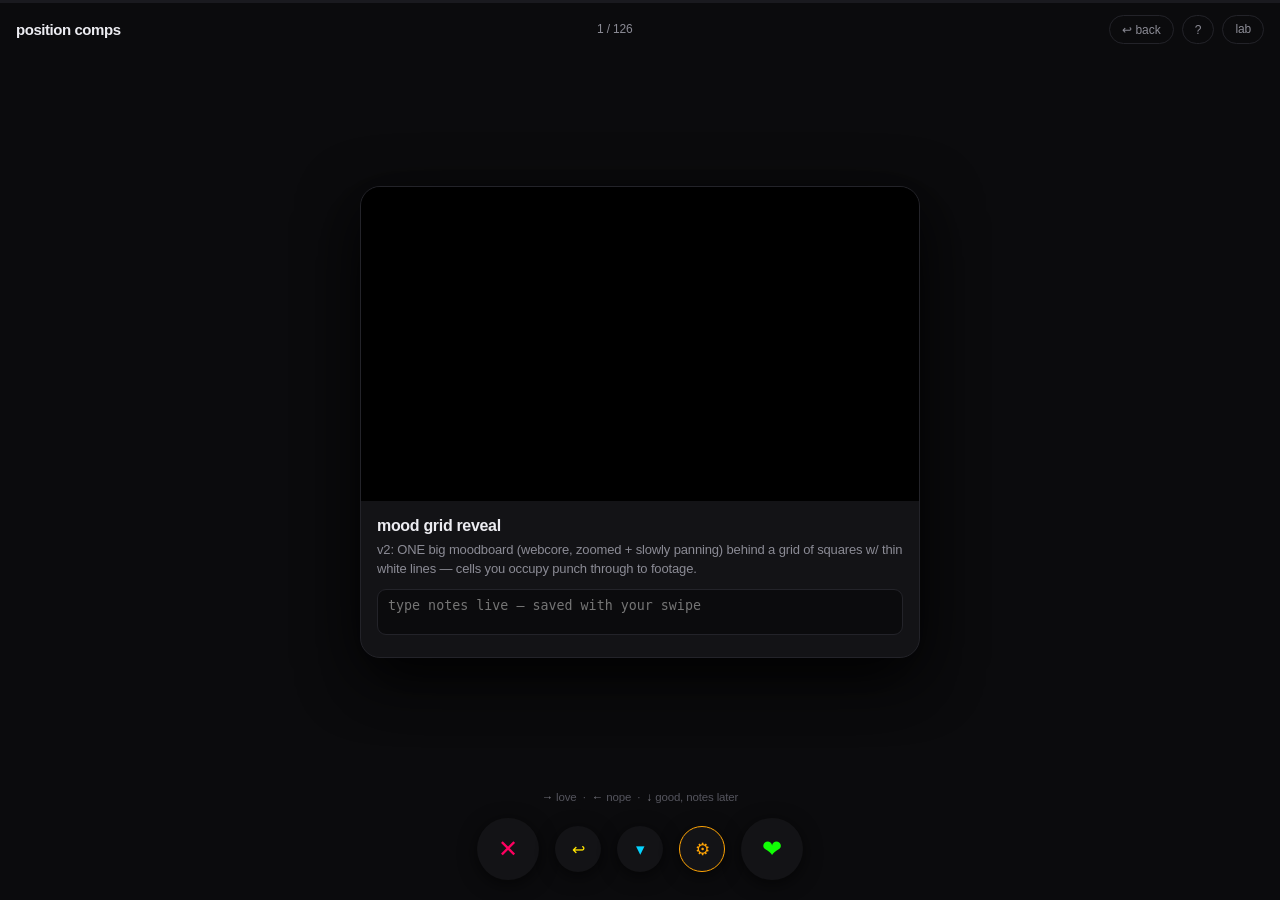
==== commit 887d10cb: "Params/debug panel per comp + live re-render server: sliders/toggles/selects from params.json, live " ====
--- a/comps.html
+++ b/comps.html
@@ -289,6 +289,91 @@
         color: var(--green);
         border: 2px solid var(--green);
       }
+
+      /* ------- params panel ------- */
+      #panel {
+        position: fixed;
+        z-index: 40;
+        background: #101013;
+        border: 1px solid var(--line);
+        overflow-y: auto;
+        transition: transform 0.4s var(--curve);
+        padding: 16px 16px 22px;
+      }
+      @media (min-width: 1100px) {
+        #panel {
+          top: 60px;
+          right: 14px;
+          bottom: 14px;
+          width: 280px;
+          border-radius: 16px;
+          transform: translateX(120%);
+        }
+        body.panel-open #panel { transform: translateX(0); }
+      }
+      @media (max-width: 1099px) {
+        #panel {
+          left: 0; right: 0; bottom: 0;
+          max-height: 55dvh;
+          border-radius: 18px 18px 0 0;
+          transform: translateY(110%);
+          padding-bottom: max(22px, env(safe-area-inset-bottom));
+        }
+        body.panel-open #panel { transform: translateY(0); }
+      }
+      #panel h3 {
+        font-size: 13px;
+        text-transform: lowercase;
+        letter-spacing: -0.02em;
+        margin-bottom: 2px;
+      }
+      #panel .livebadge {
+        font-size: 10.5px;
+        letter-spacing: 0.08em;
+        text-transform: uppercase;
+        margin-bottom: 12px;
+      }
+      #panel .livebadge.on { color: var(--green); }
+      #panel .livebadge.off { color: var(--dim); }
+      #panel .ctl { margin-bottom: 13px; }
+      #panel .ctl label {
+        display: flex;
+        justify-content: space-between;
+        font-size: 12px;
+        color: var(--dim);
+        margin-bottom: 5px;
+      }
+      #panel .ctl label b { color: #ddd; font-weight: 600; }
+      #panel input[type="range"] { width: 100%; accent-color: var(--cyan); }
+      #panel select, #panel input[type="text"] {
+        width: 100%;
+        background: #0b0b0d;
+        color: #eee;
+        border: 1px solid var(--line);
+        border-radius: 8px;
+        padding: 7px 9px;
+        font: 13px inherit;
+      }
+      #panel .tgl {
+        width: 44px; height: 26px; border-radius: 99px;
+        background: #26262c; border: none; position: relative; cursor: pointer;
+        transition: background 0.2s;
+      }
+      #panel .tgl.on { background: var(--green); }
+      #panel .tgl::after {
+        content: ""; position: absolute; top: 3px; left: 3px;
+        width: 20px; height: 20px; border-radius: 50%; background: #fff;
+        transition: transform 0.2s var(--spring);
+      }
+      #panel .tgl.on::after { transform: translateX(18px); }
+      #panel .pstatus { font-size: 11.5px; color: var(--dim); min-height: 16px; margin: 4px 0 8px; }
+      #panel .pstatus.err { color: var(--pink); }
+      #panel .prow { display: flex; gap: 8px; margin-top: 10px; }
+      #panel .prow button {
+        flex: 1; background: #1b1b20; color: #ccc; border: 1px solid var(--line);
+        border-radius: 9px; padding: 9px; font-size: 12.5px; cursor: pointer;
+      }
+      #panel .noknobs { color: var(--dim); font-size: 12.5px; line-height: 1.5; }
 
       /* ------- summary ------- */
       #done {
@@ -478,12 +563,36 @@
       <button id="bNope" title="nope (←)">✕</button>
       <button id="bUndo" title="undo (⌘Z)">↩</button>
       <button id="bFlag" title="good — notes later (↓)">▾</button>
+      <button id="bGear" title="params / debug panel (p)" style="width:46px;height:46px;font-size:17px;color:var(--orange);border:1px solid var(--orange);border-radius:50%;background:var(--card);cursor:pointer">⚙</button>
       <button id="bLove" title="love (→)">❤</button>
     </div>
+    <aside id="panel"></aside>
     <section id="done"></section>
 
     <script>
       const KEY = "fadi-comps-feedback-v2";
+      const PKEY = "fadi-comps-params";
+      const pvals = JSON.parse(localStorage.getItem(PKEY) || "{}");
+      let SCHEMAS = {}, LIVE = false, curBase = "fx2";
+      const ID2COMP = {
+        "mood-grid-reveal": "mood_grid", "fadi-grid": "fadi_grid",
+        "silhouette-window": "silhouette_window", "spotlight": "spotlight",
+        "frame-trails": "frame_trails", "pixel-me": "pixel_me",
+        "duotone-split": "duotone_split", "glitch-column": "glitch_column",
+        "type-orbit": "type_orbit", "venetian-mood": "venetian",
+        "band-rainbow-graffiti": "band_behind", "band-rainbow-street": "band_behind",
+        "band-solid-squares": "band_behind", "beam-vertical-street": "beam_vertical",
+        "big-word-graffiti": "big_word_behind", "word-stack-squares": "word_stack_wall",
+        "negative-fill-street": "negative_fill", "split-invert-squares": "split_invert",
+        "echo-row-squares": "echo_row", "echo-row-graffiti": "echo_row",
+        "halo-rings-street": "halo_rings", "frame-inset-street": "frame_inset",
+        "cutout-shadow-graffiti": "cutout_shadow", "cutout-shadow-squares": "cutout_shadow",
+        "mondrian-squares": "mondrian", "ground-reflection-street": "ground_reflection",
+      };
+      const compOf = (id) => ID2COMP[id] || id.replace(/-/g, "_");
+      fetch("params.json").then(r => r.json()).then(s => { SCHEMAS = s; });
+      fetch("/api/ping").then(r => r.json()).then(j => { LIVE = !!j.live; })
+        .catch(() => { LIVE = false; });
       const DKEY = "fadi-comps-drafts";
       const drafts = JSON.parse(localStorage.getItem(DKEY) || "{}");
       const OLD = JSON.parse(
@@ -553,6 +662,103 @@
         return card;
       }
 
+      let pTimer = null;
+      function panelFor(it) {
+        const panel = document.getElementById("panel");
+        panel.replaceChildren();
+        const comp = compOf(it.id);
+        const schema = SCHEMAS[comp];
+        panel.append(el("h3", null, it.label));
+        const badge = el("div", "livebadge " + (LIVE ? "on" : "off"),
+          LIVE ? "● live — changes re-render the preview"
+               : "○ annotate-only — values save with your swipe (run ./server.py for live)");
+        panel.append(badge);
+        const status = el("div", "pstatus", "");
+        const vals = pvals[it.id] = pvals[it.id] || {};
+        const persist = () => localStorage.setItem(PKEY, JSON.stringify(pvals));
+        const rerender = () => {
+          if (!LIVE) return;
+          clearTimeout(pTimer);
+          pTimer = setTimeout(async () => {
+            status.className = "pstatus"; status.textContent = "rendering…";
+            try {
+              const r = await fetch("/api/preview", { method: "POST",
+                headers: { "Content-Type": "application/json" },
+                body: JSON.stringify({ comp, sd: vals, base: curBase }) });
+              const j = await r.json();
+              if (j.url) {
+                const vid = stage.querySelector(".card:not(.under) video");
+                if (vid) { vid.src = j.url + "?t=" + Date.now(); vid.play(); }
+                status.textContent = "✓ live";
+              } else { status.className = "pstatus err"; status.textContent = j.error || "render failed"; }
+            } catch (e) { status.className = "pstatus err"; status.textContent = "server unreachable"; }
+          }, 450);
+        };
+        if (LIVE) {
+          const bc = el("div", "ctl");
+          const bl = el("label"); bl.append(el("span", null, "footage"), el("b", null, ""));
+          const sel = el("select");
+          for (const b of (SCHEMAS._bases || [])) {
+            const o = el("option", null, b.label); o.value = b.id; sel.append(o);
+          }
+          sel.value = curBase;
+          sel.onchange = () => { curBase = sel.value; rerender(); };
+          bc.append(bl, sel); panel.append(bc);
+        }
+        if (!schema) {
+          panel.append(el("div", "noknobs",
+            "no exposed knobs for this one yet — type in the note what you'd want tweakable and i'll wire it."));
+          panel.append(status);
+          return;
+        }
+        for (const p of schema) {
+          const ctl = el("div", "ctl");
+          const lab = el("label");
+          const valEl = el("b", null, "");
+          lab.append(el("span", null, p.label), valEl);
+          ctl.append(lab);
+          const cur = vals[p.key] !== undefined ? vals[p.key] : p.default;
+          const show = (v) => valEl.textContent =
+            typeof v === "boolean" ? (v ? "on" : "off") : String(v);
+          show(cur);
+          if (p.type === "range") {
+            const inp = el("input"); inp.type = "range";
+            inp.min = p.min; inp.max = p.max; inp.step = p.step; inp.value = cur;
+            inp.oninput = () => { vals[p.key] = parseFloat(inp.value); show(vals[p.key]); persist(); rerender(); };
+            ctl.append(inp);
+          } else if (p.type === "toggle") {
+            const b = el("button", "tgl" + (cur ? " on" : ""));
+            b.onclick = () => { vals[p.key] = !(vals[p.key] !== undefined ? vals[p.key] : p.default);
+              b.classList.toggle("on", vals[p.key]); show(vals[p.key]); persist(); rerender(); };
+            ctl.append(b);
+          } else if (p.type === "select") {
+            const sel = el("select");
+            for (const o of p.options) { const op = el("option", null, o); op.value = o; sel.append(op); }
+            sel.value = cur;
+            sel.onchange = () => { vals[p.key] = sel.value; show(sel.value); persist(); rerender(); };
+            ctl.append(sel);
+          } else if (p.type === "text") {
+            const inp = el("input"); inp.type = "text"; inp.value = cur;
+            inp.oninput = () => { vals[p.key] = inp.value; persist(); rerender(); };
+            ctl.append(inp);
+          }
+          panel.append(ctl);
+        }
+        panel.append(status);
+        const prow = el("div", "prow");
+        const reset = el("button", null, "reset");
+        reset.onclick = () => { pvals[it.id] = {}; persist(); panelFor(it); rerender(); };
+        prow.append(reset);
+        if (LIVE) {
+          const rr = el("button", null, "re-render");
+          rr.onclick = rerender;
+          prow.append(rr);
+        }
+        panel.append(prow);
+      }
+      document.getElementById("bGear").onclick = () =>
+        document.body.classList.toggle("panel-open");
+
       function render() {
         stage.replaceChildren();
         const total = items.length;
@@ -572,6 +778,7 @@
         const card = makeCard(items[idx]);
         stage.append(card);
         attachDrag(card);
+        panelFor(items[idx]);
       }
 
       /* ---------------- drag physics ---------------- */
@@ -634,6 +841,8 @@
         const note = (lta && lta.value.trim()) || drafts[it.id] ||
                      (fb[it.id] && fb[it.id].note) || "";
         fb[it.id] = { v, note };
+        if (pvals[it.id] && Object.keys(pvals[it.id]).length)
+          fb[it.id].params = pvals[it.id];
         save();
         if (navigator.vibrate) navigator.vibrate(v === "nope" ? 18 : 10);
         card.style.transition = "transform .45s var(--curve), opacity .4s";
@@ -678,6 +887,7 @@
         if (t && (t.tagName === "TEXTAREA" || t.tagName === "INPUT")) return;
         if (e.key === "Escape") return cheatToggle(false);
         if (e.key === "?") return cheatToggle(cheat.style.display === "none");
+        if (e.key === "p") return document.body.classList.toggle("panel-open");
         if ((e.metaKey || e.ctrlKey) && e.key.toLowerCase() === "z") {
           e.preventDefault();
           return undo();
